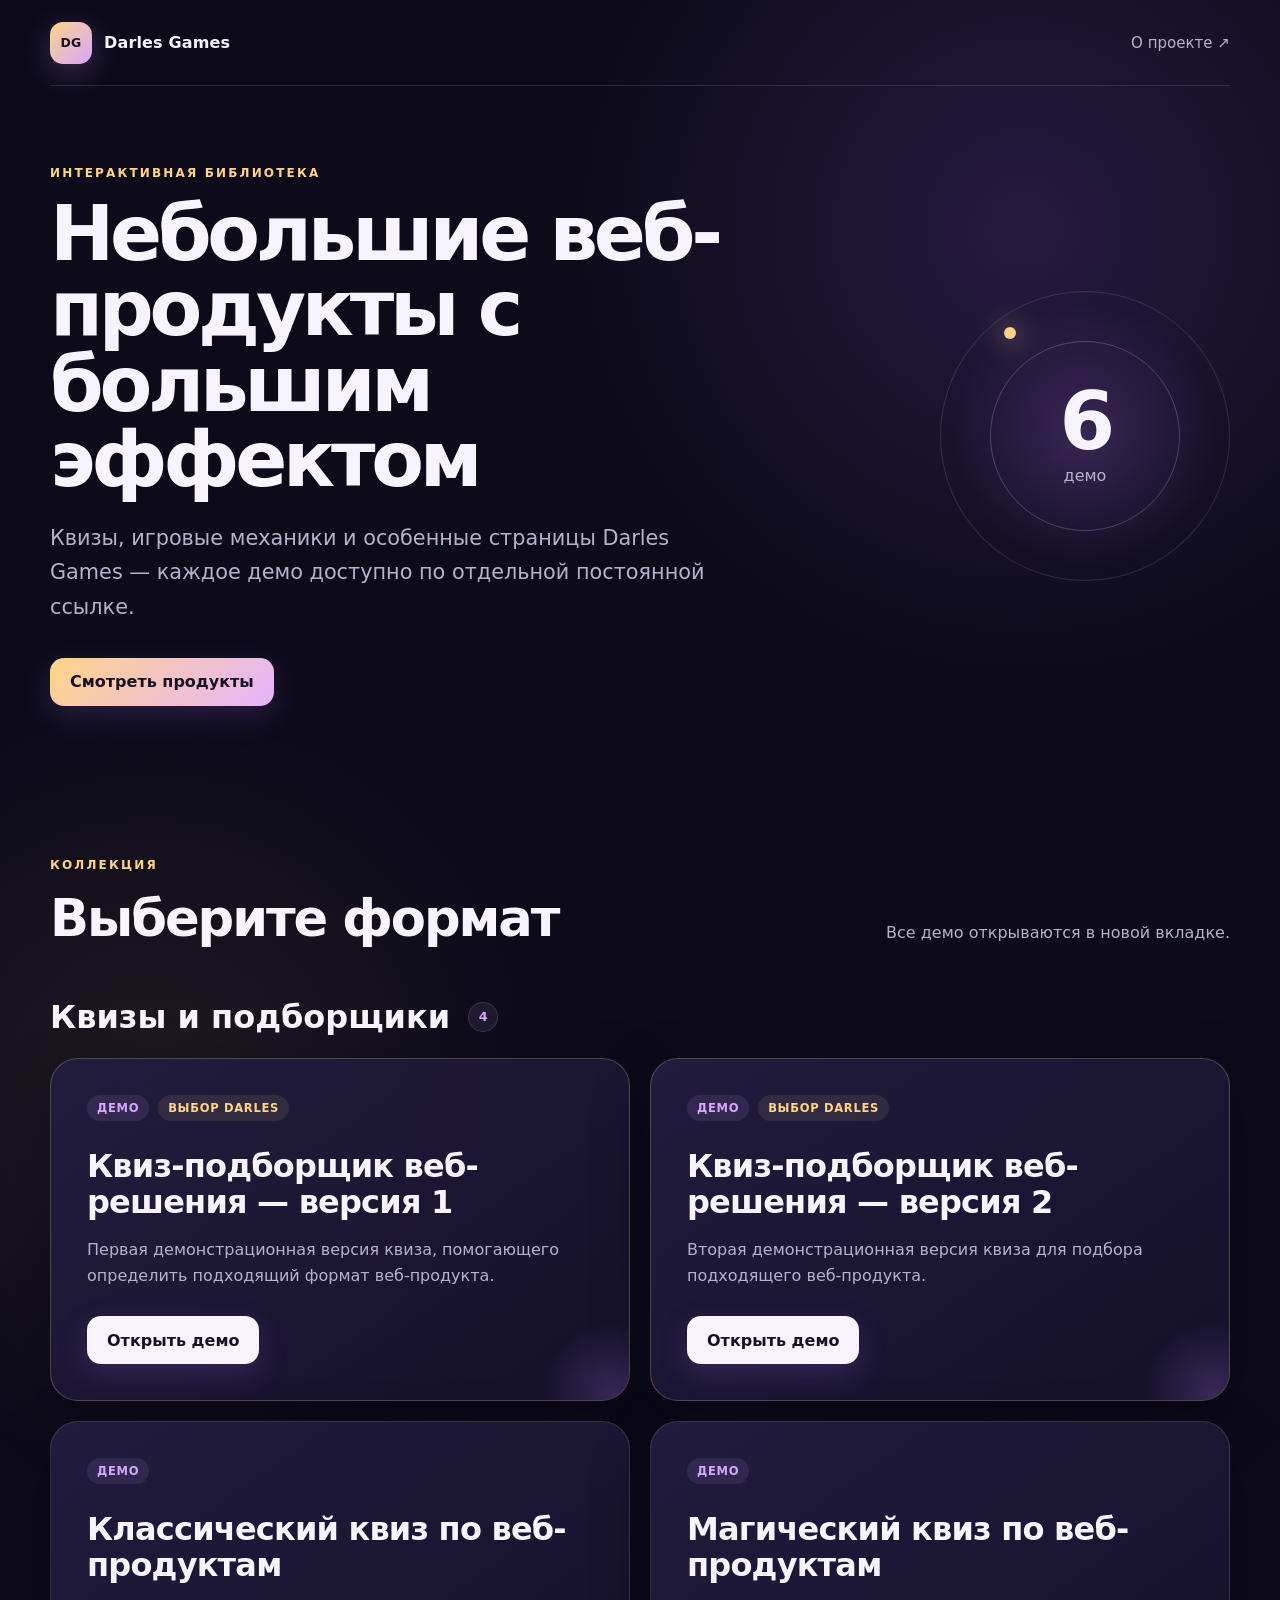
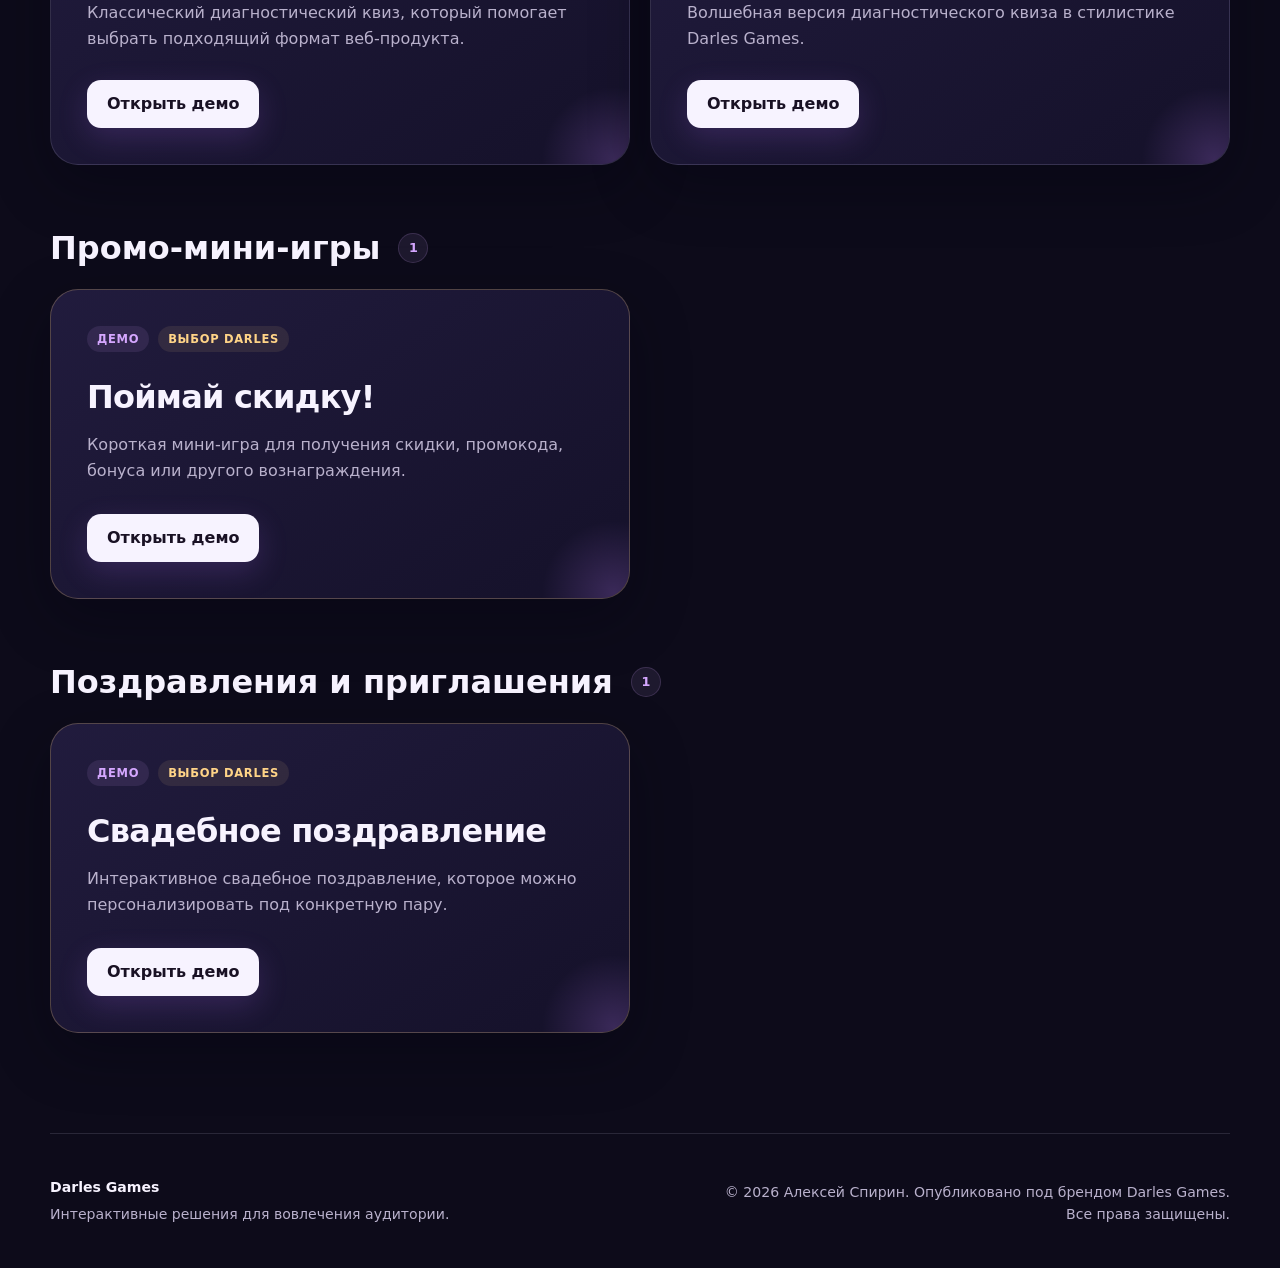
==== index.html @ b72cd7dd "darles_interactive_web_products" ====
<!doctype html>
<html lang="ru">
<head>
  <meta charset="utf-8">
  <meta name="viewport" content="width=device-width, initial-scale=1">
  <meta name="description" content="Библиотека интерактивных HTML5-демо Darles Games: квизы, промо-игры и поздравления.">
  <meta name="theme-color" content="#17142d">
  <title>Интерактивные веб-продукты — Darles Games</title>
  <link rel="stylesheet" href="./catalog/catalog.css">
  <script src="./catalog/catalog.js" defer></script>
</head>
<body>
  <a class="skip-link" href="#catalog">Перейти к каталогу</a>

  <header class="site-header">
    <a class="brand" href="./" aria-label="Darles Games — главная каталога">
      <span class="brand-mark" aria-hidden="true">DG</span>
      <span>Darles Games</span>
    </a>
    <a class="header-link" href="https://vk.ru/darlesgames" target="_blank" rel="noopener noreferrer">
      О проекте <span aria-hidden="true">↗</span>
    </a>
  </header>

  <main>
    <section class="hero" aria-labelledby="hero-title">
      <div class="hero-copy">
        <p class="eyebrow">Интерактивная библиотека</p>
        <h1 id="hero-title">Небольшие веб-продукты с большим эффектом</h1>
        <p class="hero-text">
          Квизы, игровые механики и особенные страницы Darles Games — каждое демо
          доступно по отдельной постоянной ссылке.
        </p>
        <a class="primary-link" href="#catalog">Смотреть продукты</a>
      </div>
      <div class="hero-orbit" aria-hidden="true">
        <span class="orbit-core">6</span>
        <span class="orbit-label">демо</span>
      </div>
    </section>

    <section class="catalog" id="catalog" aria-labelledby="catalog-title">
      <div class="section-heading">
        <div>
          <p class="eyebrow">Коллекция</p>
          <h2 id="catalog-title">Выберите формат</h2>
        </div>
        <p class="section-note">Все демо открываются в новой вкладке.</p>
      </div>

      <div id="catalog-content" aria-live="polite">
        <p class="loading">Загружаем продукты…</p>
      </div>
      <noscript>
        <p class="catalog-message">Для загрузки каталога необходимо включить JavaScript.</p>
      </noscript>
    </section>
  </main>

  <footer class="site-footer">
    <div>
      <strong>Darles Games</strong>
      <p>Интерактивные решения для вовлечения аудитории.</p>
    </div>
    <p class="copyright">
      © 2026 Алексей Спирин. Опубликовано под брендом Darles Games.<br>
      Все права защищены.
    </p>
  </footer>
</body>
</html>
---- catalog/catalog.css ----
:root {
  color-scheme: dark;
  --bg: #0d0b1a;
  --surface: #17142d;
  --surface-strong: #211c3d;
  --text: #f7f3ff;
  --muted: #b9b1cc;
  --line: rgba(232, 222, 255, 0.13);
  --accent: #d5a7ff;
  --accent-strong: #a970ff;
  --gold: #ffd487;
  --radius-lg: 28px;
  --radius-md: 20px;
  --shadow: 0 20px 60px rgba(4, 2, 14, 0.32);
  font-family: Inter, ui-sans-serif, system-ui, -apple-system, BlinkMacSystemFont, "Segoe UI", sans-serif;
}

* {
  box-sizing: border-box;
}

html {
  scroll-behavior: smooth;
}

body {
  min-width: 320px;
  margin: 0;
  overflow-x: hidden;
  color: var(--text);
  background:
    radial-gradient(circle at 80% 8%, rgba(141, 85, 220, 0.2), transparent 28rem),
    radial-gradient(circle at 12% 38%, rgba(255, 188, 106, 0.08), transparent 24rem),
    var(--bg);
}

a {
  color: inherit;
}

.skip-link {
  position: fixed;
  z-index: 20;
  top: 12px;
  left: 12px;
  padding: 10px 14px;
  color: #171022;
  background: var(--gold);
  border-radius: 10px;
  transform: translateY(-160%);
}

.skip-link:focus {
  transform: translateY(0);
}

.site-header,
.hero,
.catalog,
.site-footer {
  width: min(1180px, calc(100% - 40px));
  margin-inline: auto;
}

.site-header {
  display: flex;
  align-items: center;
  justify-content: space-between;
  min-height: 86px;
  border-bottom: 1px solid var(--line);
}

.brand,
.header-link,
.primary-link,
.demo-link {
  text-decoration: none;
}

.brand {
  display: inline-flex;
  gap: 12px;
  align-items: center;
  font-weight: 760;
  letter-spacing: 0.01em;
}

.brand-mark {
  display: grid;
  width: 42px;
  aspect-ratio: 1;
  place-items: center;
  color: #171022;
  background: linear-gradient(135deg, var(--gold), var(--accent));
  border-radius: 13px;
  box-shadow: 0 8px 28px rgba(199, 141, 255, 0.25);
  font-size: 0.78rem;
}

.header-link {
  color: var(--muted);
  font-size: 0.94rem;
}

.header-link:hover {
  color: var(--text);
}

.hero {
  display: grid;
  grid-template-columns: minmax(0, 1fr) minmax(220px, 0.4fr);
  gap: 72px;
  align-items: center;
  min-height: 570px;
  padding-block: 80px;
}

.hero-copy,
.section-heading > div,
.product-card {
  min-width: 0;
}

.eyebrow {
  margin: 0 0 16px;
  color: var(--gold);
  font-size: 0.75rem;
  font-weight: 800;
  letter-spacing: 0.18em;
  text-transform: uppercase;
}

h1,
h2,
h3,
p {
  margin-top: 0;
}

h1 {
  max-width: 820px;
  margin-bottom: 24px;
  font-size: clamp(2.65rem, 6vw, 5.7rem);
  line-height: 0.98;
  letter-spacing: -0.055em;
  overflow-wrap: anywhere;
}

.hero-text {
  max-width: 660px;
  margin-bottom: 34px;
  color: var(--muted);
  font-size: clamp(1.05rem, 2vw, 1.3rem);
  line-height: 1.65;
}

.primary-link,
.demo-link {
  display: inline-flex;
  align-items: center;
  justify-content: center;
  min-height: 48px;
  padding: 0 20px;
  color: #191124;
  background: linear-gradient(135deg, var(--gold), #e6b4ff);
  border-radius: 14px;
  font-weight: 800;
  box-shadow: 0 10px 30px rgba(178, 113, 255, 0.18);
  transition: transform 160ms ease, box-shadow 160ms ease;
}

.primary-link:hover,
.demo-link:hover {
  transform: translateY(-2px);
  box-shadow: 0 14px 34px rgba(178, 113, 255, 0.3);
}

.hero-orbit {
  position: relative;
  display: grid;
  width: min(25vw, 290px);
  min-width: 220px;
  aspect-ratio: 1;
  place-content: center;
  justify-self: end;
  text-align: center;
  background: radial-gradient(circle, rgba(188, 125, 255, 0.18), transparent 66%);
  border: 1px solid var(--line);
  border-radius: 50%;
}

.hero-orbit::before,
.hero-orbit::after {
  position: absolute;
  content: "";
  border: 1px solid rgba(213, 167, 255, 0.28);
  border-radius: 50%;
}

.hero-orbit::before {
  inset: 17%;
}

.hero-orbit::after {
  width: 10px;
  height: 10px;
  top: 12%;
  left: 22%;
  background: var(--gold);
  box-shadow: 0 0 26px var(--gold);
}

.orbit-core {
  font-size: 5rem;
  font-weight: 850;
  line-height: 0.9;
  letter-spacing: -0.06em;
}

.orbit-label {
  margin-top: 8px;
  color: var(--muted);
}

.catalog {
  padding-block: 72px 100px;
}

.section-heading {
  display: flex;
  gap: 30px;
  align-items: end;
  justify-content: space-between;
  margin-bottom: 50px;
}

h2 {
  margin-bottom: 0;
  font-size: clamp(2rem, 4vw, 3.6rem);
  letter-spacing: -0.04em;
}

.section-note {
  margin-bottom: 6px;
  color: var(--muted);
}

.category + .category {
  margin-top: 64px;
}

.category-header {
  display: flex;
  gap: 18px;
  align-items: center;
  margin-bottom: 22px;
}

.category-title {
  margin: 0;
  font-size: clamp(1.35rem, 3vw, 2rem);
}

.category-count {
  display: grid;
  min-width: 30px;
  height: 30px;
  padding-inline: 8px;
  place-items: center;
  color: var(--accent);
  background: rgba(213, 167, 255, 0.09);
  border: 1px solid rgba(213, 167, 255, 0.16);
  border-radius: 99px;
  font-size: 0.8rem;
  font-weight: 800;
}

.product-grid {
  display: grid;
  grid-template-columns: repeat(2, minmax(0, 1fr));
  gap: 20px;
}

.product-card {
  position: relative;
  display: flex;
  min-height: 310px;
  padding: clamp(24px, 4vw, 36px);
  flex-direction: column;
  overflow: hidden;
  background: linear-gradient(145deg, rgba(35, 29, 64, 0.94), rgba(22, 18, 43, 0.94));
  border: 1px solid var(--line);
  border-radius: var(--radius-lg);
  box-shadow: var(--shadow);
}

.product-card::after {
  position: absolute;
  width: 150px;
  height: 150px;
  right: -60px;
  bottom: -70px;
  content: "";
  background: radial-gradient(circle, rgba(190, 126, 255, 0.22), transparent 68%);
  pointer-events: none;
}

.product-card.featured {
  border-color: rgba(255, 212, 135, 0.25);
}

.card-meta {
  display: flex;
  gap: 9px;
  align-items: center;
  margin-bottom: 28px;
}

.status,
.featured-label {
  padding: 6px 10px;
  border-radius: 99px;
  font-size: 0.72rem;
  font-weight: 800;
  letter-spacing: 0.06em;
  text-transform: uppercase;
}

.status {
  color: var(--accent);
  background: rgba(213, 167, 255, 0.1);
}

.featured-label {
  color: var(--gold);
  background: rgba(255, 212, 135, 0.09);
}

.product-card h3 {
  max-width: 580px;
  margin-bottom: 16px;
  font-size: clamp(1.35rem, 2.7vw, 2rem);
  line-height: 1.12;
  letter-spacing: -0.025em;
}

.product-description {
  max-width: 590px;
  margin-bottom: 28px;
  color: var(--muted);
  line-height: 1.62;
}

.demo-link {
  z-index: 1;
  align-self: flex-start;
  margin-top: auto;
  background: var(--text);
}

.catalog-message,
.loading {
  padding: 28px;
  color: var(--muted);
  background: var(--surface);
  border: 1px solid var(--line);
  border-radius: var(--radius-md);
}

.catalog-message strong {
  color: var(--text);
}

.site-footer {
  display: flex;
  gap: 40px;
  justify-content: space-between;
  padding-block: 42px;
  color: var(--muted);
  border-top: 1px solid var(--line);
  font-size: 0.88rem;
  line-height: 1.6;
}

.site-footer strong {
  color: var(--text);
}

.site-footer p {
  margin: 5px 0 0;
}

.copyright {
  text-align: right;
}

:focus-visible {
  outline: 3px solid var(--gold);
  outline-offset: 4px;
}

@media (max-width: 760px) {
  .site-header,
  .hero,
  .catalog,
  .site-footer {
    width: calc(100% - 28px);
  }

  .hero {
    grid-template-columns: 1fr;
    min-height: auto;
    padding-block: 72px 54px;
  }

  h1 {
    font-size: clamp(2.15rem, 11vw, 3rem);
    line-height: 1.02;
  }

  .hero-orbit {
    display: none;
  }

  .catalog {
    padding-block: 54px 72px;
  }

  .section-heading,
  .site-footer {
    align-items: flex-start;
    flex-direction: column;
  }

  .section-heading {
    margin-bottom: 38px;
  }

  .product-grid {
    grid-template-columns: 1fr;
  }

  .product-card {
    min-height: 290px;
  }

  .copyright {
    text-align: left;
  }
}

@media (prefers-reduced-motion: reduce) {
  html {
    scroll-behavior: auto;
  }

  .primary-link,
  .demo-link {
    transition: none;
  }
}
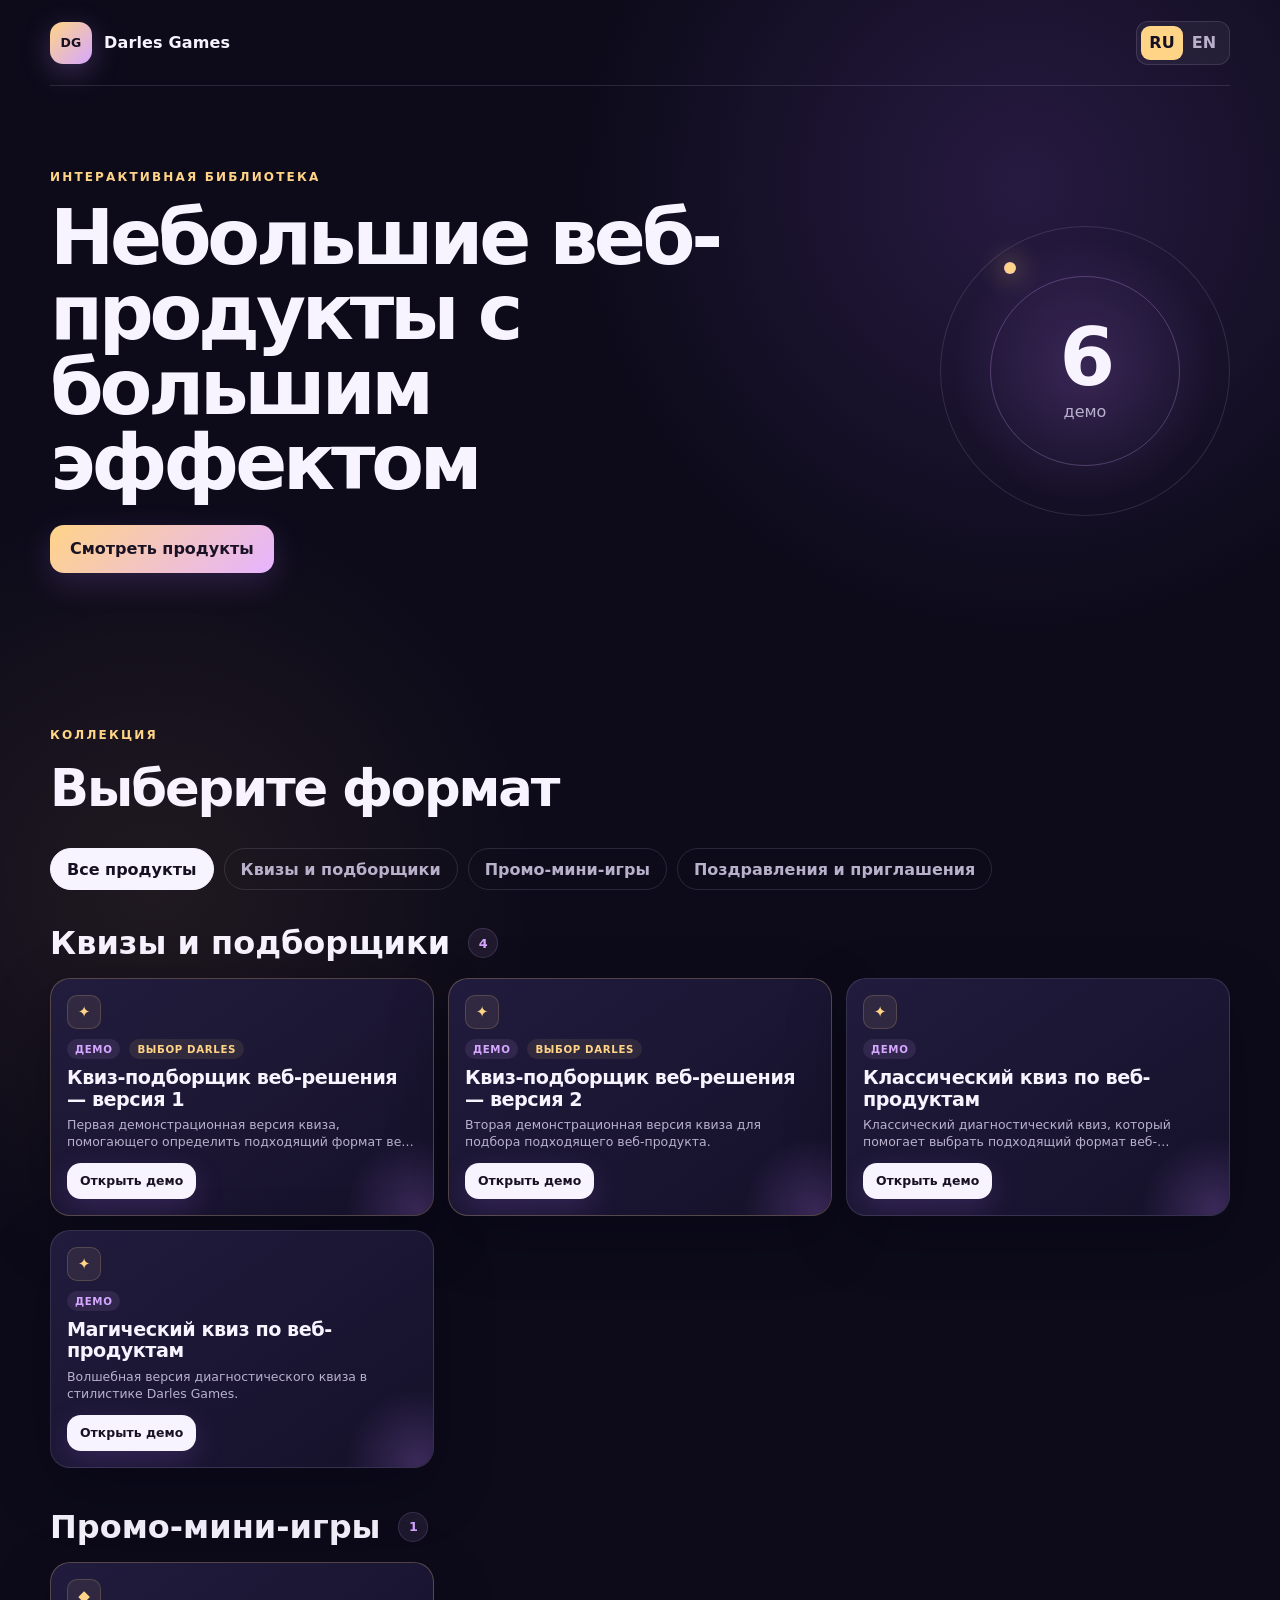
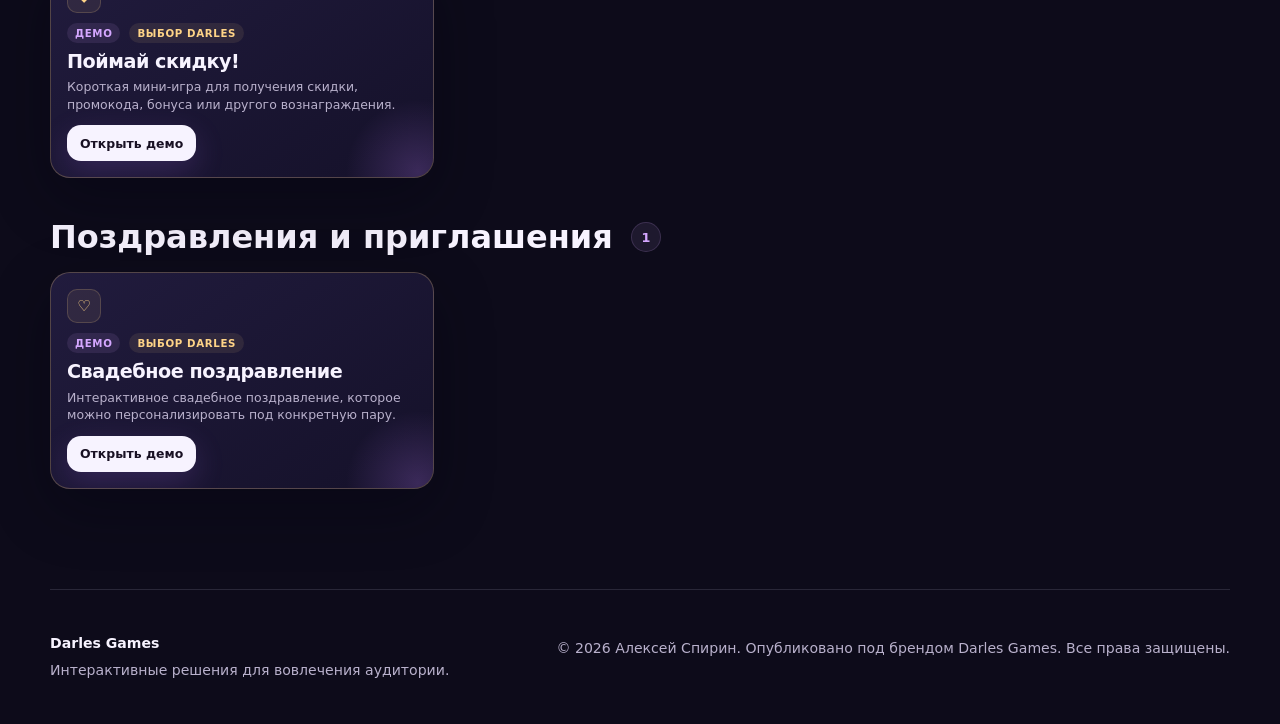
==== commit e46ee7c1: "pdate visual design and documentation Refreshed the user interface styling and updated the README fi" ====
--- a/index.html
+++ b/index.html
@@ -6,53 +6,52 @@
   <meta name="description" content="Библиотека интерактивных HTML5-демо Darles Games: квизы, промо-игры и поздравления.">
   <meta name="theme-color" content="#17142d">
   <title>Интерактивные веб-продукты — Darles Games</title>
+  <link rel="icon" href="data:,">
   <link rel="stylesheet" href="./catalog/catalog.css">
   <script src="./catalog/catalog.js" defer></script>
 </head>
 <body>
-  <a class="skip-link" href="#catalog">Перейти к каталогу</a>
+  <a class="skip-link" href="#catalog" data-i18n="skip">Перейти к каталогу</a>
 
   <header class="site-header">
-    <a class="brand" href="./" aria-label="Darles Games — главная каталога">
+    <a class="brand" href="https://darlesgames.github.io/" aria-label="Darles Games">
       <span class="brand-mark" aria-hidden="true">DG</span>
       <span>Darles Games</span>
     </a>
-    <a class="header-link" href="https://vk.ru/darlesgames" target="_blank" rel="noopener noreferrer">
-      О проекте <span aria-hidden="true">↗</span>
-    </a>
+    <div class="language-switcher" role="group" aria-label="Язык" data-i18n-aria="languageLabel">
+      <button type="button" data-language="ru" aria-pressed="true">RU</button>
+      <button type="button" data-language="en" aria-pressed="false">EN</button>
+    </div>
   </header>
 
   <main>
     <section class="hero" aria-labelledby="hero-title">
       <div class="hero-copy">
-        <p class="eyebrow">Интерактивная библиотека</p>
-        <h1 id="hero-title">Небольшие веб-продукты с большим эффектом</h1>
-        <p class="hero-text">
-          Квизы, игровые механики и особенные страницы Darles Games — каждое демо
-          доступно по отдельной постоянной ссылке.
-        </p>
-        <a class="primary-link" href="#catalog">Смотреть продукты</a>
+        <p class="eyebrow" data-i18n="heroEyebrow">Интерактивная библиотека</p>
+        <h1 id="hero-title" data-i18n="heroTitle">Небольшие веб-продукты с большим эффектом</h1>
+        <a class="primary-link" href="#catalog" data-i18n="viewProducts">Смотреть продукты</a>
       </div>
       <div class="hero-orbit" aria-hidden="true">
         <span class="orbit-core">6</span>
-        <span class="orbit-label">демо</span>
+        <span class="orbit-label" data-i18n="demoCount">демо</span>
       </div>
     </section>
 
     <section class="catalog" id="catalog" aria-labelledby="catalog-title">
       <div class="section-heading">
         <div>
-          <p class="eyebrow">Коллекция</p>
-          <h2 id="catalog-title">Выберите формат</h2>
+          <p class="eyebrow" data-i18n="collection">Коллекция</p>
+          <h2 id="catalog-title" data-i18n="chooseFormat">Выберите формат</h2>
         </div>
-        <p class="section-note">Все демо открываются в новой вкладке.</p>
       </div>
 
+      <div class="category-filters" id="category-filters" role="group" aria-label="Фильтр продуктов" data-i18n-aria="filterLabel"></div>
+
       <div id="catalog-content" aria-live="polite">
-        <p class="loading">Загружаем продукты…</p>
+        <p class="loading" data-i18n="loading">Загружаем продукты…</p>
       </div>
       <noscript>
-        <p class="catalog-message">Для загрузки каталога необходимо включить JavaScript.</p>
+        <p class="catalog-message">JavaScript is required to load the product catalog.</p>
       </noscript>
     </section>
   </main>
@@ -60,11 +59,10 @@
   <footer class="site-footer">
     <div>
       <strong>Darles Games</strong>
-      <p>Интерактивные решения для вовлечения аудитории.</p>
+      <p data-i18n="footerTagline">Интерактивные решения для вовлечения аудитории.</p>
     </div>
-    <p class="copyright">
-      © 2026 Алексей Спирин. Опубликовано под брендом Darles Games.<br>
-      Все права защищены.
+    <p class="copyright" data-i18n="copyright">
+      © 2026 Alexey Spirin. Published under the Darles Games brand. All rights reserved.
     </p>
   </footer>
 </body>
--- a/catalog/catalog.css
+++ b/catalog/catalog.css
@@ -71,7 +71,6 @@
 }
 
 .brand,
-.header-link,
 .primary-link,
 .demo-link {
   text-decoration: none;
@@ -97,13 +96,33 @@
   font-size: 0.78rem;
 }
 
-.header-link {
+.language-switcher {
+  display: inline-flex;
+  padding: 4px;
+  background: rgba(255, 255, 255, 0.05);
+  border: 1px solid var(--line);
+  border-radius: 12px;
+}
+
+.language-switcher button,
+.category-filters button {
   color: var(--muted);
-  font-size: 0.94rem;
-}
-
-.header-link:hover {
-  color: var(--text);
+  background: transparent;
+  border: 0;
+  cursor: pointer;
+  font: inherit;
+  font-weight: 750;
+}
+
+.language-switcher button {
+  min-width: 42px;
+  min-height: 34px;
+  border-radius: 9px;
+}
+
+.language-switcher button[aria-pressed="true"] {
+  color: #171022;
+  background: var(--gold);
 }
 
 .hero {
@@ -144,14 +163,6 @@
   line-height: 0.98;
   letter-spacing: -0.055em;
   overflow-wrap: anywhere;
-}
-
-.hero-text {
-  max-width: 660px;
-  margin-bottom: 34px;
-  color: var(--muted);
-  font-size: clamp(1.05rem, 2vw, 1.3rem);
-  line-height: 1.65;
 }
 
 .primary-link,
@@ -231,7 +242,7 @@
   gap: 30px;
   align-items: end;
   justify-content: space-between;
-  margin-bottom: 50px;
+  margin-bottom: 30px;
 }
 
 h2 {
@@ -240,20 +251,40 @@
   letter-spacing: -0.04em;
 }
 
-.section-note {
-  margin-bottom: 6px;
-  color: var(--muted);
+.category-filters {
+  display: flex;
+  gap: 10px;
+  margin-bottom: 34px;
+  flex-wrap: wrap;
+}
+
+.category-filters button {
+  min-height: 42px;
+  padding: 0 16px;
+  border: 1px solid var(--line);
+  border-radius: 99px;
+}
+
+.category-filters button:hover {
+  color: var(--text);
+  border-color: rgba(213, 167, 255, 0.38);
+}
+
+.category-filters button[aria-pressed="true"] {
+  color: #171022;
+  background: var(--text);
+  border-color: var(--text);
 }
 
 .category + .category {
-  margin-top: 64px;
+  margin-top: 40px;
 }
 
 .category-header {
   display: flex;
   gap: 18px;
   align-items: center;
-  margin-bottom: 22px;
+  margin-bottom: 16px;
 }
 
 .category-title {
@@ -277,20 +308,20 @@
 
 .product-grid {
   display: grid;
-  grid-template-columns: repeat(2, minmax(0, 1fr));
-  gap: 20px;
+  grid-template-columns: repeat(3, minmax(0, 1fr));
+  gap: 14px;
 }
 
 .product-card {
   position: relative;
   display: flex;
-  min-height: 310px;
-  padding: clamp(24px, 4vw, 36px);
+  min-height: 0;
+  padding: 16px;
   flex-direction: column;
   overflow: hidden;
   background: linear-gradient(145deg, rgba(35, 29, 64, 0.94), rgba(22, 18, 43, 0.94));
   border: 1px solid var(--line);
-  border-radius: var(--radius-lg);
+  border-radius: var(--radius-md);
   box-shadow: var(--shadow);
 }
 
@@ -305,6 +336,19 @@
   pointer-events: none;
 }
 
+.product-icon {
+  display: grid;
+  width: 34px;
+  height: 34px;
+  margin-bottom: 10px;
+  place-items: center;
+  color: var(--gold);
+  background: rgba(255, 212, 135, 0.08);
+  border: 1px solid rgba(255, 212, 135, 0.18);
+  border-radius: 10px;
+  font-size: 0.95rem;
+}
+
 .product-card.featured {
   border-color: rgba(255, 212, 135, 0.25);
 }
@@ -313,14 +357,14 @@
   display: flex;
   gap: 9px;
   align-items: center;
-  margin-bottom: 28px;
+  margin-bottom: 8px;
 }
 
 .status,
 .featured-label {
-  padding: 6px 10px;
+  padding: 4px 8px;
   border-radius: 99px;
-  font-size: 0.72rem;
+  font-size: 0.64rem;
   font-weight: 800;
   letter-spacing: 0.06em;
   text-transform: uppercase;
@@ -338,17 +382,22 @@
 
 .product-card h3 {
   max-width: 580px;
-  margin-bottom: 16px;
-  font-size: clamp(1.35rem, 2.7vw, 2rem);
+  margin-bottom: 6px;
+  font-size: clamp(1rem, 1.5vw, 1.2rem);
   line-height: 1.12;
   letter-spacing: -0.025em;
 }
 
 .product-description {
+  display: -webkit-box;
   max-width: 590px;
-  margin-bottom: 28px;
+  margin-bottom: 12px;
+  overflow: hidden;
+  font-size: 0.78rem;
   color: var(--muted);
-  line-height: 1.62;
+  line-height: 1.4;
+  -webkit-box-orient: vertical;
+  -webkit-line-clamp: 2;
 }
 
 .demo-link {
@@ -356,6 +405,9 @@
   align-self: flex-start;
   margin-top: auto;
   background: var(--text);
+  min-height: 36px;
+  padding-inline: 13px;
+  font-size: 0.78rem;
 }
 
 .catalog-message,
@@ -441,7 +493,7 @@
   }
 
   .product-card {
-    min-height: 290px;
+    min-height: 0;
   }
 
   .copyright {
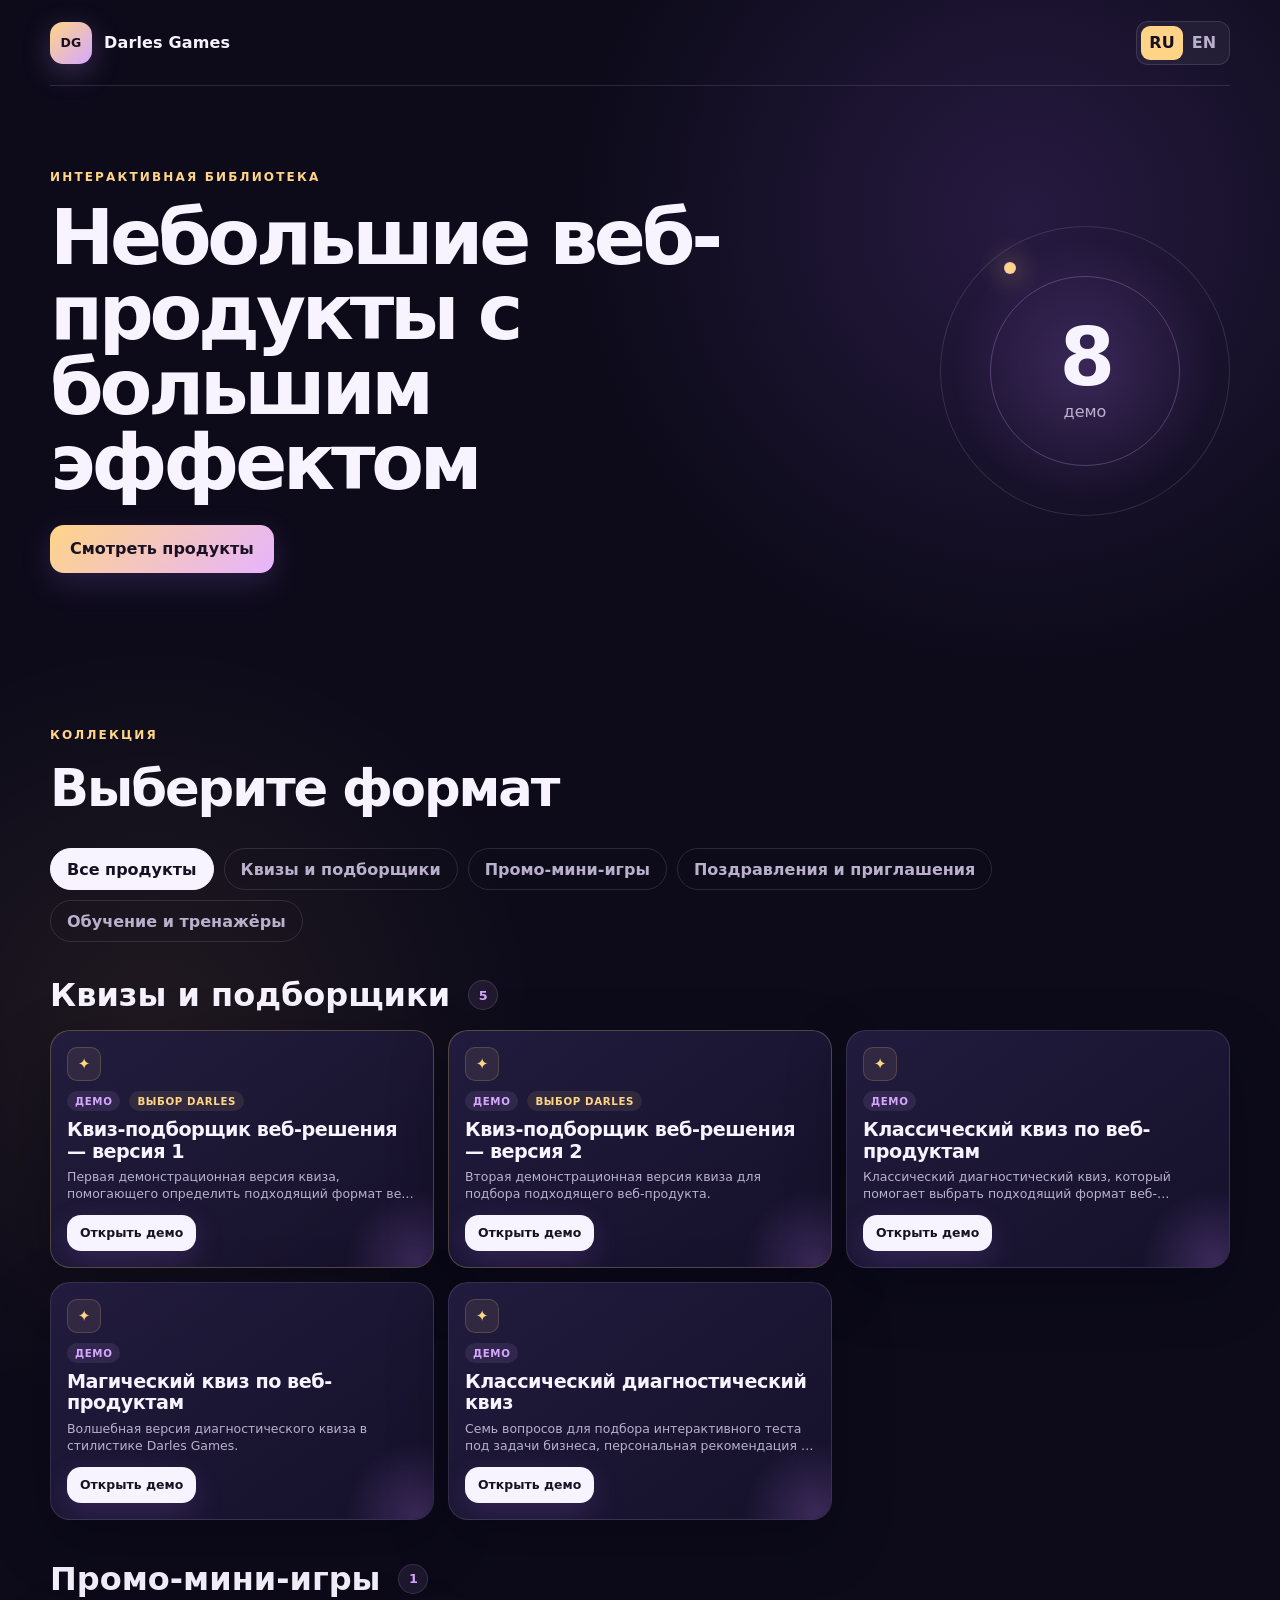
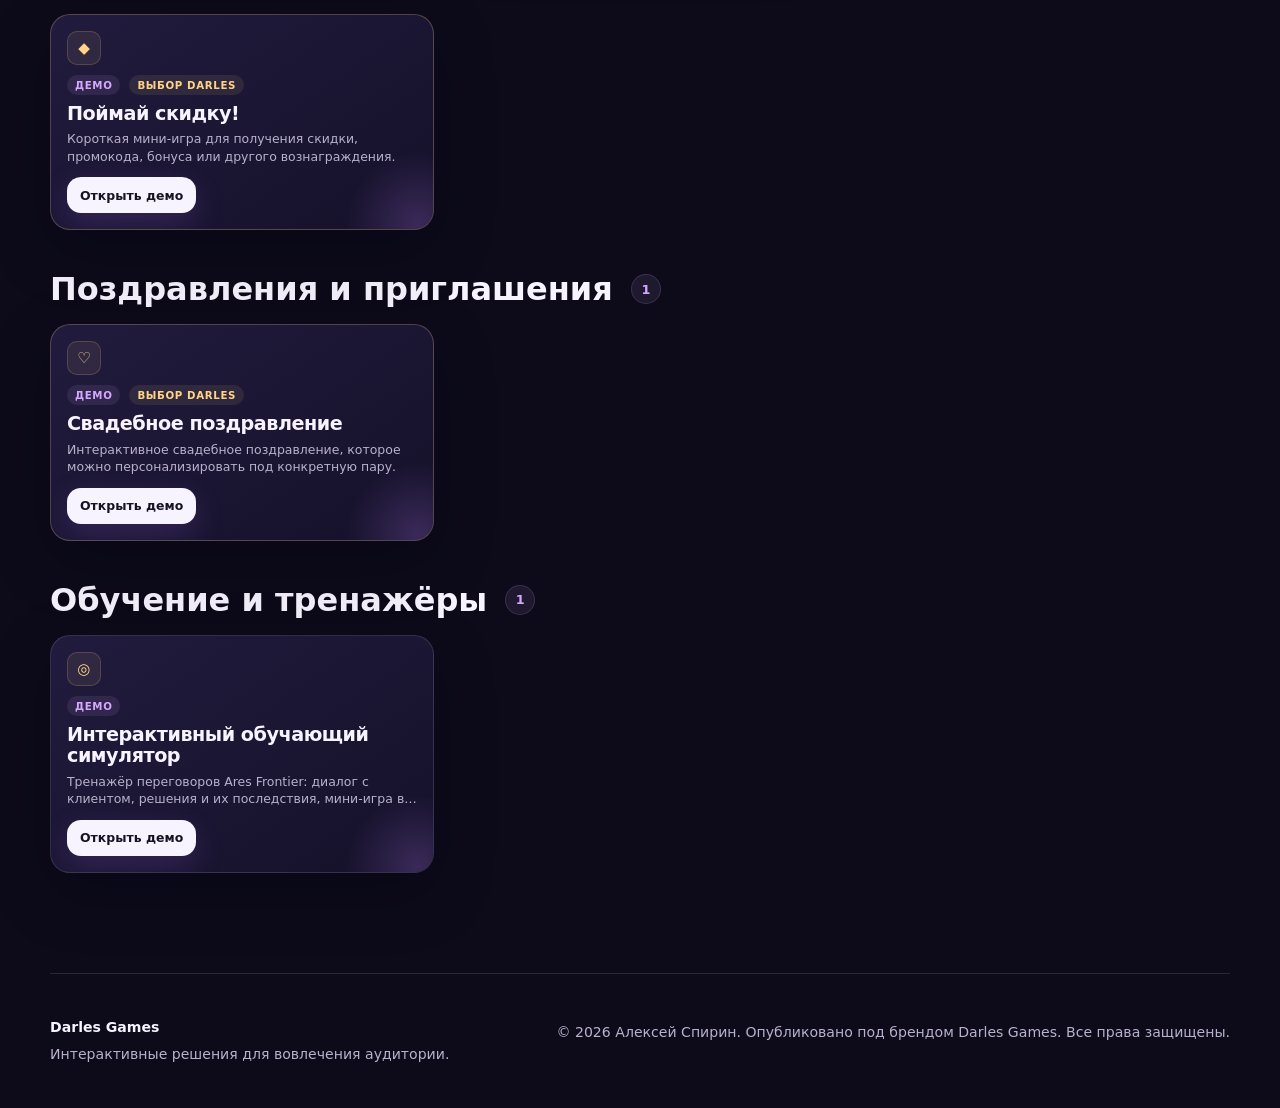
==== commit 809b25a3: "Add classic diagnostic quiz and interactive training simulator" ====
--- a/index.html
+++ b/index.html
@@ -32,7 +32,7 @@
         <a class="primary-link" href="#catalog" data-i18n="viewProducts">Смотреть продукты</a>
       </div>
       <div class="hero-orbit" aria-hidden="true">
-        <span class="orbit-core">6</span>
+        <span class="orbit-core">8</span>
         <span class="orbit-label" data-i18n="demoCount">демо</span>
       </div>
     </section>
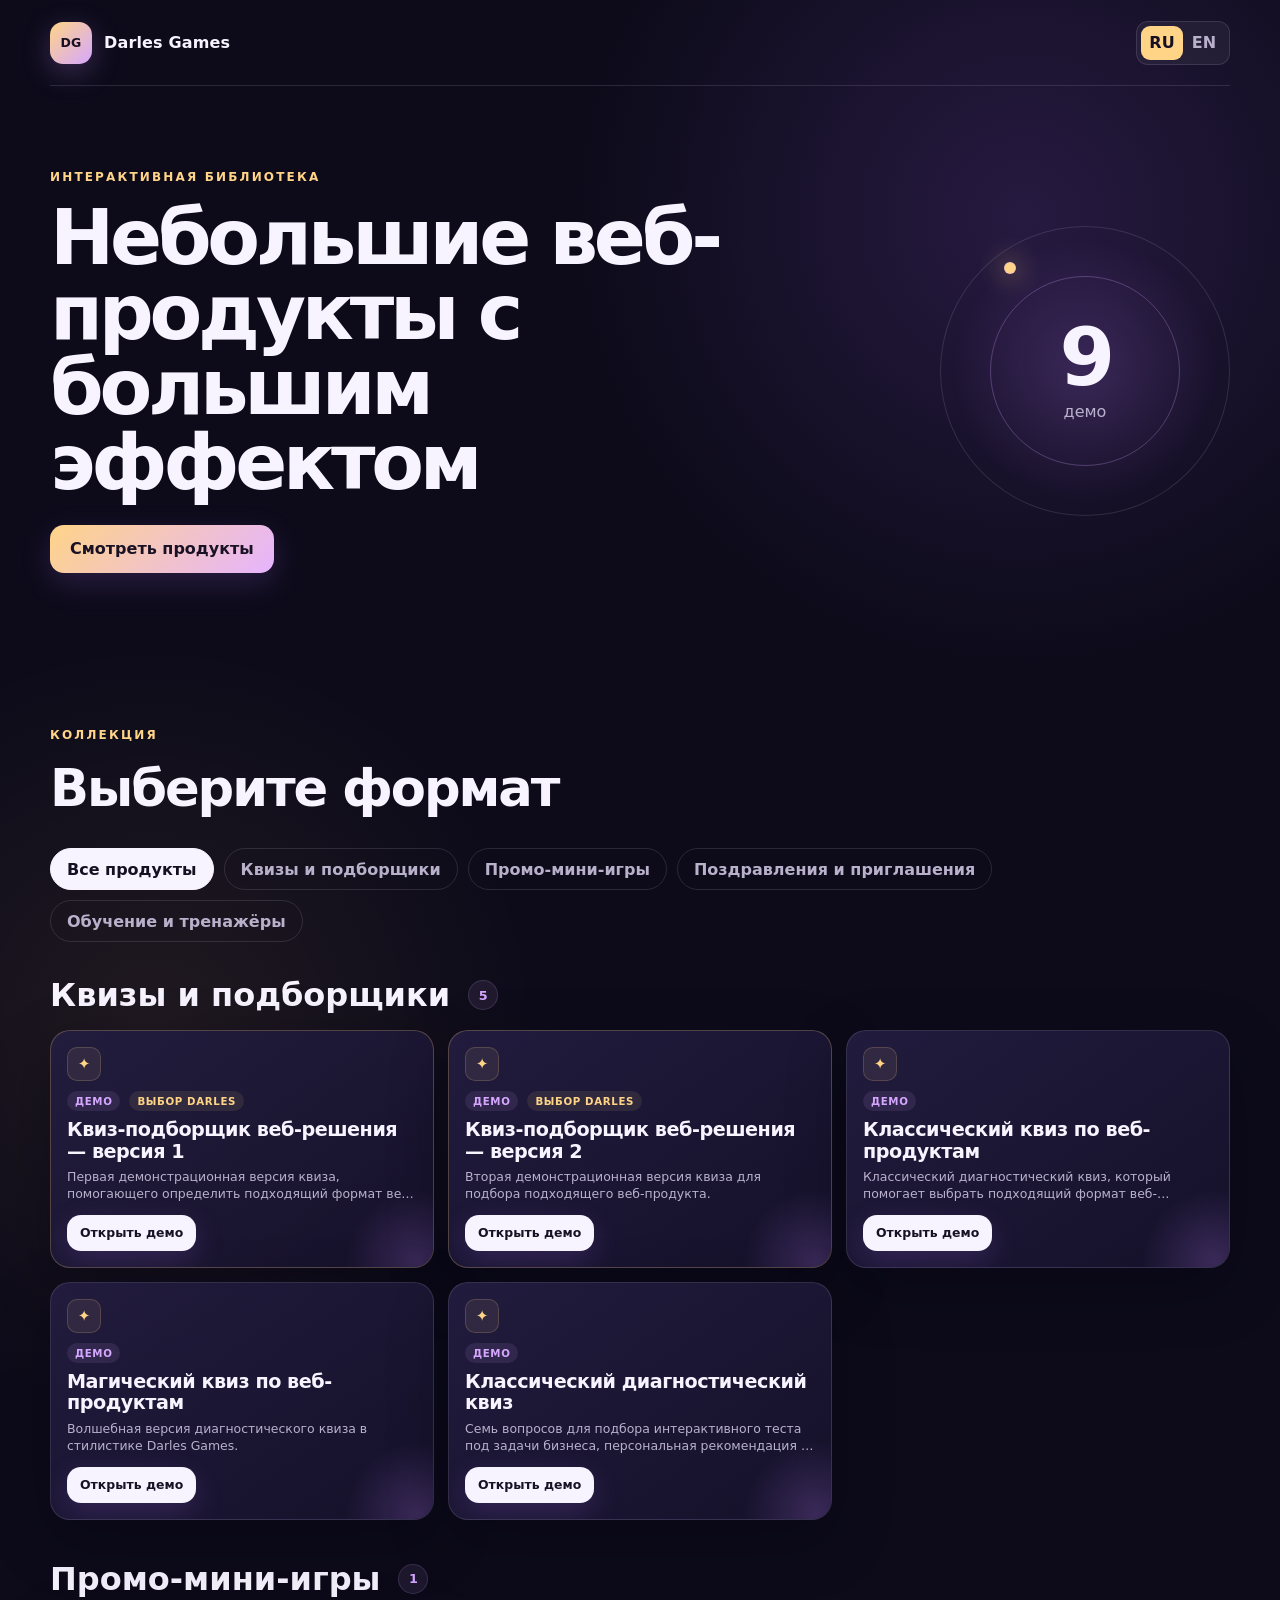
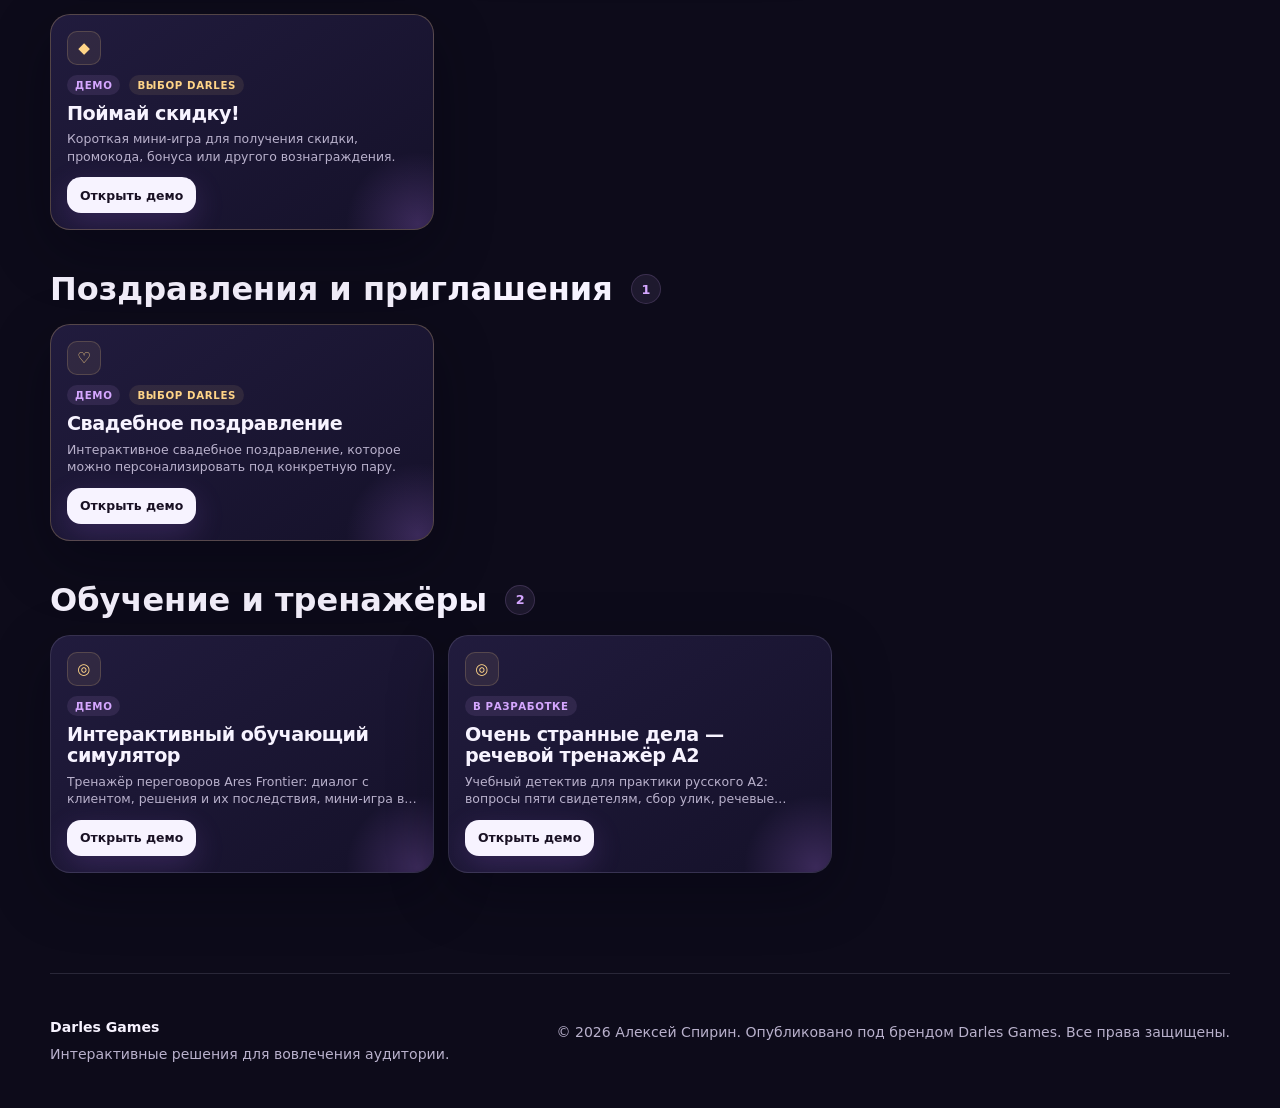
==== commit dce730f4: "Add Stranger Things speech trainer to product catalog" ====
--- a/index.html
+++ b/index.html
@@ -32,7 +32,7 @@
         <a class="primary-link" href="#catalog" data-i18n="viewProducts">Смотреть продукты</a>
       </div>
       <div class="hero-orbit" aria-hidden="true">
-        <span class="orbit-core">8</span>
+        <span class="orbit-core">9</span>
         <span class="orbit-label" data-i18n="demoCount">демо</span>
       </div>
     </section>
